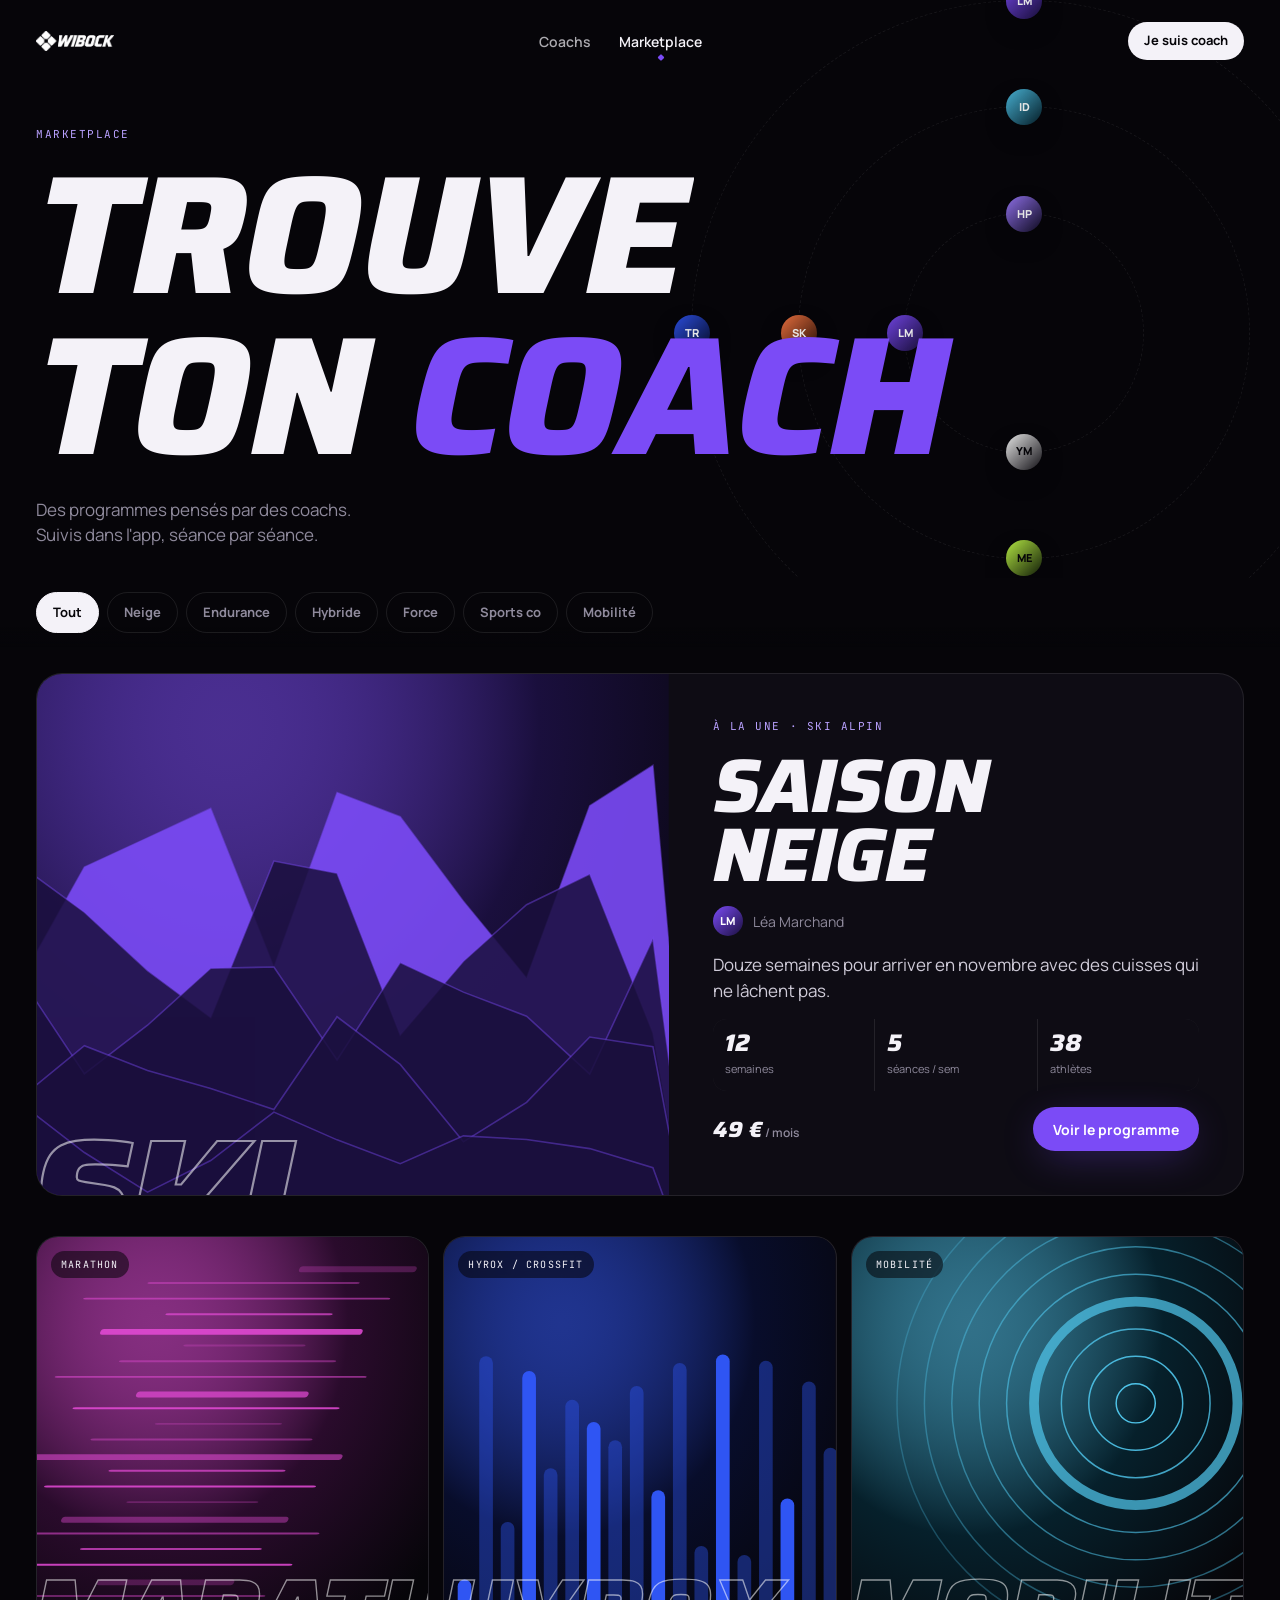
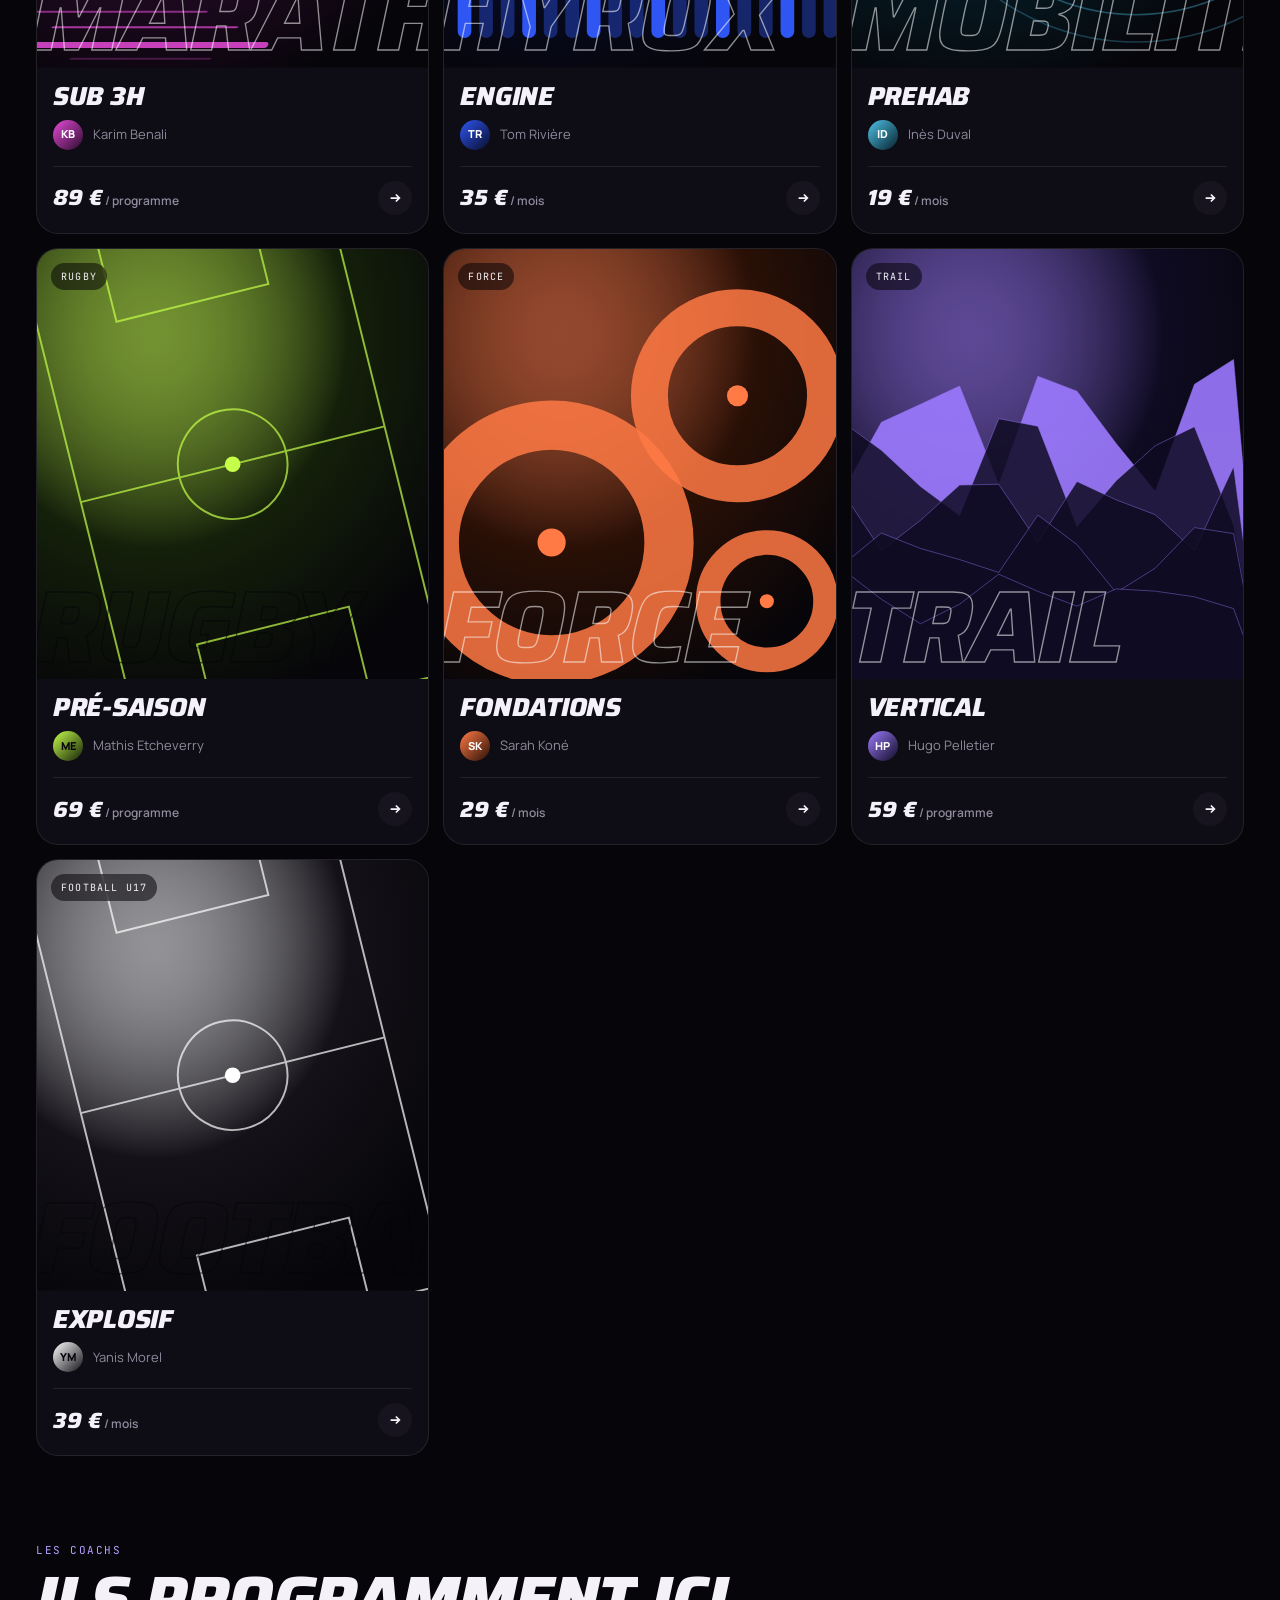
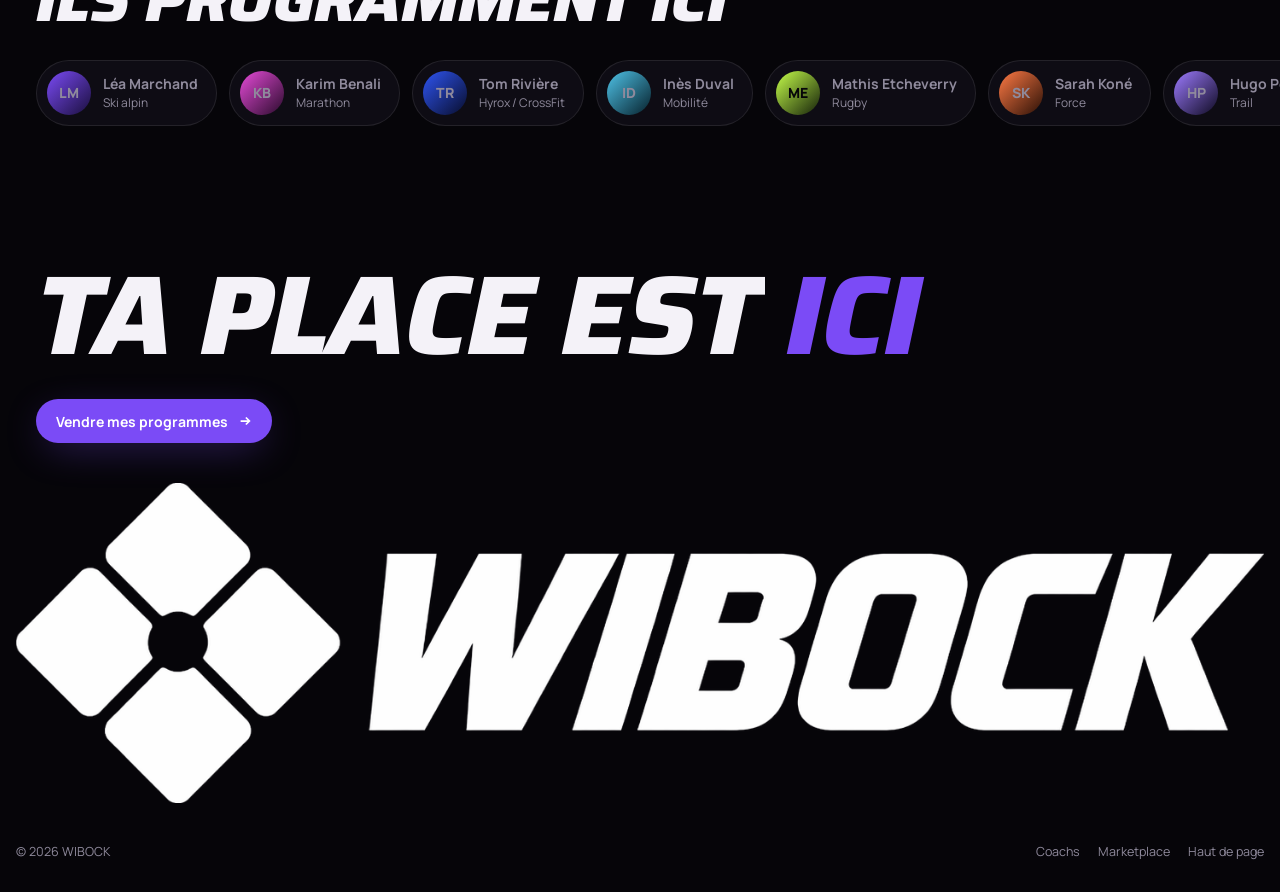
==== marketplace.html @ 29bbb37a "Vitrine WIBOCK, preview temporaire Co-Authored-By: Claude Opus 5.5 <noreply@anthropic.com>" ====
<!doctype html>
<html lang="fr">
<head>
<meta charset="utf-8">
<meta name="viewport" content="width=device-width, initial-scale=1, viewport-fit=cover">
<title>WIBOCK · Marketplace</title>
<meta name="description" content="Les programmes des coachs WIBOCK.">
<meta name="theme-color" content="#060509">
<script>try{if(sessionStorage.getItem("wbvt")){document.documentElement.classList.add("vt");sessionStorage.removeItem("wbvt")}}catch(e){}</script>
<link rel="preconnect" href="https://fonts.googleapis.com">
<link rel="preconnect" href="https://fonts.gstatic.com" crossorigin>
<link href="https://fonts.googleapis.com/css2?family=Saira:ital,wght@1,700;1,800&family=Manrope:wght@400;500;600;700;800&family=JetBrains+Mono:wght@400;500&display=swap" rel="stylesheet">
<link rel="stylesheet" href="css/style.css">
</head>
<body id="top">

<header class="nav">
  <a class="brand" href="index.html" aria-label="WIBOCK"><img src="assets/img/logo-white.png" alt="WIBOCK"></a>
  <nav class="nav-links"><a href="index.html">Coachs</a><a href="marketplace.html" aria-current="page">Marketplace</a></nav>
  <div class="nav-right">
    <a class="btn sm" href="index.html#rejoindre">Je suis coach</a>
    <button class="burger" aria-label="Menu" aria-expanded="false"><svg viewBox="0 0 18 18" fill="currentColor"><rect x="1" y="1" width="6" height="6" rx="1.5"/><rect x="11" y="1" width="6" height="6" rx="1.5"/><rect x="1" y="11" width="6" height="6" rx="1.5"/><rect x="11" y="11" width="6" height="6" rx="1.5"/></svg></button>
  </div>
</header>
<div class="menu">
  <a class="big d" href="index.html">Coachs<span>01</span></a>
  <a class="big d" href="marketplace.html">Marketplace<span>02</span></a>
  <a class="btn violet" href="index.html#rejoindre">Créer mon espace coach</a>
</div>

<section class="mk-hero">
  <div class="mk-orbit" id="orbit" aria-hidden="true"></div>
  <div class="wrap" style="position:relative">
    <span class="tag">Marketplace</span>
    <h1 class="d h-xl" data-split>Trouve<br>ton <span class="v">coach</span></h1>
    <p class="lede rv">Des programmes pensés par des coachs. Suivis dans l'app, séance par séance.</p>
  </div>
</section>

<div class="filters"><div class="scroll" id="filters"></div></div>

<main class="wrap">
  <a class="feature rv" id="feature"></a>
  <div class="grid" id="grid"></div>
</main>

<section class="coaches">
  <div class="wrap"><span class="tag">Les coachs</span><h2 class="d h-m" style="margin:10px 0 22px" data-split>Ils programment ici</h2></div>
  <div class="coach-row" id="coachRow"></div>
</section>

<section class="finale" style="padding-top:80px">
  <div class="wrap">
    <h2 class="d h-l" data-split>Ta place est <span class="v">ici</span></h2>
    <a class="btn violet" href="index.html#rejoindre">Vendre mes programmes <svg class="arr" viewBox="0 0 16 16" fill="none" stroke="currentColor" stroke-width="2"><path d="M3 8h10M9 4l4 4-4 4"/></svg></a>
  </div>
  <div class="wordmark rv"><img src="assets/img/logo-white.png" alt="WIBOCK" loading="lazy"></div>
  <footer class="footer">
    <span>© 2026 WIBOCK</span>
    <nav><a href="index.html">Coachs</a><a href="marketplace.html">Marketplace</a><a href="#top">Haut de page</a></nav>
  </footer>
</section>

<script src="js/data.js"></script>
<script>
(function () {
  var P = WB.programs;

  /* orbite des coachs */
  var o = "", rings = ["a", "b", "c"];
  rings.forEach(function (r, k) {
    var items = "";
    for (var j = 0; j < 3; j++) { var p = P[(k * 3 + j) % P.length]; items += "<i " + WB.avatar(p) + ">" + p.ini + "</i>"; }
    o += '<div class="o ' + r + '">' + items + "</div>";
  });
  document.getElementById("orbit").innerHTML = o;

  /* programme mis en avant */
  var f = P[0], fe = document.getElementById("feature");
  fe.href = "programme.html?id=" + f.id;
  fe.innerHTML = '<div class="cv">' + WB.cover(f, { k: "f" }) + '</div><div class="body">' +
    '<span class="tag">À la une · ' + f.sport + '</span><h2 class="d">' + f.title + '</h2>' +
    '<div class="who" style="display:flex;align-items:center;gap:10px;color:var(--mute);font-size:14px"><span class="av" ' + WB.avatar(f) + '>' + f.ini + '</span>' + f.coach + '</div>' +
    '<p style="margin:0;color:#cfcbd8;font-size:17px">' + f.pitch + '</p>' +
    '<div class="stats"><div><b>' + f.weeks + '</b><span>semaines</span></div><div><b>' + f.perWeek + '</b><span>séances / sem</span></div><div><b>' + f.athletes + '</b><span>athlètes</span></div></div>' +
    '<div style="display:flex;align-items:center;justify-content:space-between;gap:12px"><span class="price">' + f.price + ' €<small>/ ' + f.unit + '</small></span><span class="btn violet">Voir le programme</span></div></div>';

  /* grille + filtres */
  var grid = document.getElementById("grid");
  grid.innerHTML = P.slice(1).map(function (p, i) { return WB.card(p, "g" + i); }).join("");
  var fl = document.getElementById("filters");
  fl.innerHTML = WB.cats.map(function (c, i) { return '<button data-c="' + c[0] + '"' + (i ? "" : ' class="on"') + ">" + c[1] + "</button>"; }).join("");
  fl.addEventListener("click", function (e) {
    var b = e.target.closest("button"); if (!b) return;
    fl.querySelectorAll("button").forEach(function (x) { x.classList.toggle("on", x === b); });
    var c = b.getAttribute("data-c");
    fe.style.display = (c === "all" || c === f.cat) ? "" : "none";
    grid.querySelectorAll(".card").forEach(function (card) {
      var show = c === "all" || card.getAttribute("data-cat") === c;
      card.classList.toggle("hidden", !show);
      if (show) card.classList.add("in");
    });
  });

  /* coachs */
  document.getElementById("coachRow").innerHTML = P.map(function (p) {
    return '<a class="coach-pill" href="programme.html?id=' + p.id + '"><span class="av" ' + WB.avatar(p) + '>' + p.ini + '</span><span><b>' + p.coach + '</b><span>' + p.sport + '</span></span></a>';
  }).join("");
})();
</script>
<script src="js/core.js"></script>
</body>
</html>
---- css/style.css ----
/* WIBOCK vitrine. Mobile first. */
:root {
  --ink: #060509;
  --ink-2: #0e0c14;
  --ink-3: #17141f;
  --line: rgba(255, 255, 255, .09);
  --paper: #f4f2f8;
  --mute: #8f8a9c;
  --v: #7b4bf6;
  --v-deep: #5e22a6;
  --v-soft: #b9a1ff;
  --v-glow: rgba(123, 75, 246, .45);
  --pink: #e64bd8;
  --blue: #2f55f3;
  --teal: #4fc3e8;
  --display: "Saira", system-ui, sans-serif;
  --body: "Manrope", system-ui, sans-serif;
  --mono: "JetBrains Mono", ui-monospace, monospace;
  --g: 16px;
  --ease: cubic-bezier(.2, .7, .1, 1);
  color-scheme: dark;
}

*, *::before, *::after { box-sizing: border-box; }
html { -webkit-text-size-adjust: 100%; }
body {
  margin: 0;
  background: var(--ink);
  color: var(--paper);
  font-family: var(--body);
  font-size: 16px;
  line-height: 1.5;
  overflow-x: clip;
  -webkit-font-smoothing: antialiased;
}
img { display: block; max-width: 100%; }
a { color: inherit; text-decoration: none; }
button { font: inherit; color: inherit; background: none; border: 0; padding: 0; cursor: pointer; }
::selection { background: var(--v); color: #fff; }

.wrap { width: 100%; max-width: 1240px; margin: 0 auto; padding: 0 var(--g); }

/* type */
.d {
  font-family: var(--display);
  font-style: italic;
  font-weight: 800;
  letter-spacing: -.01em;
  line-height: .92;
  text-transform: uppercase;
}
.h-xl { font-size: clamp(52px, 15vw, 168px); }
.h-l { font-size: clamp(40px, 10.5vw, 112px); }
.h-m { font-size: clamp(30px, 7.4vw, 64px); }
.lede { font-size: 17px; color: var(--mute); max-width: 34ch; margin: 0; }
.tag {
  font-family: var(--mono);
  font-size: 11px;
  letter-spacing: .14em;
  text-transform: uppercase;
  color: var(--v-soft);
}
.v { color: var(--v); }
.out { -webkit-text-stroke: 1.5px var(--paper); color: transparent; }

/* split words */
.w { display: inline-block; overflow: hidden; vertical-align: top; padding-right: .06em; margin-right: -.06em; padding-bottom: .04em; }
.w > i { display: inline-block; font-style: inherit; transform: translateY(105%); transition: transform 1s var(--ease); transition-delay: calc(var(--i) * 55ms); }
.in .w > i { transform: none; }
.rv { opacity: 0; transform: translateY(28px); transition: opacity .9s var(--ease), transform .9s var(--ease); }
.rv.in { opacity: 1; transform: none; }

/* ---------- NAV ---------- */
.nav {
  position: fixed; inset: 0 0 auto 0; z-index: 50;
  display: flex; align-items: center; justify-content: space-between;
  padding: 14px var(--g);
  transition: transform .5s var(--ease), background .4s;
}
.nav.hide { transform: translateY(-110%); }
.nav.solid { background: linear-gradient(var(--ink) 30%, rgba(6, 5, 9, 0)); }
.brand { display: flex; align-items: center; gap: 10px; }
.brand svg { width: 26px; height: 26px; }
.brand img { height: 20px; width: auto; }
.nav-links { display: none; gap: 28px; font-size: 14px; font-weight: 600; }
.nav-links a { position: relative; opacity: .7; transition: opacity .3s; }
.nav-links a:hover, .nav-links a[aria-current] { opacity: 1; }
.nav-links a[aria-current]::after { content: ""; position: absolute; left: 50%; bottom: -8px; width: 5px; height: 5px; background: var(--v); transform: translateX(-50%) rotate(45deg); border-radius: 1px; }
.nav-right { display: flex; align-items: center; gap: 10px; }
.btn {
  display: inline-flex; align-items: center; gap: 10px;
  height: 44px; padding: 0 20px; border-radius: 999px;
  background: var(--paper); color: var(--ink);
  font-weight: 700; font-size: 14px;
  transition: background .3s, color .3s, transform .3s var(--ease);
}
.btn:hover { background: var(--v); color: #fff; }
.btn.violet { background: var(--v); color: #fff; box-shadow: 0 10px 40px -10px var(--v-glow); }
.btn.violet:hover { background: var(--paper); color: var(--ink); }
.btn.sm { height: 38px; padding: 0 16px; font-size: 13px; }
.btn .arr { width: 14px; height: 14px; transition: transform .3s var(--ease); }
.btn:hover .arr { transform: translateX(3px); }

.burger { width: 44px; height: 44px; border-radius: 50%; border: 1px solid var(--line); display: grid; place-items: center; }
.burger svg { width: 18px; height: 18px; transition: transform .6s var(--ease); }
.burger svg rect { transition: transform .5s var(--ease); transform-origin: 50% 50%; transform-box: fill-box; }
.menu-open .burger svg { transform: rotate(45deg); }
.menu-open .burger svg rect:nth-child(1) { transform: translate(5px, 5px); }
.menu-open .burger svg rect:nth-child(4) { transform: translate(-5px, -5px); }

.menu {
  position: fixed; inset: 0; z-index: 45;
  background: var(--ink);
  display: flex; flex-direction: column; justify-content: flex-end;
  padding: 100px var(--g) 40px;
  clip-path: inset(0 0 100% 0);
  transition: clip-path .7s var(--ease);
}
.menu-open .menu { clip-path: inset(0 0 0 0); }
.menu a.big { display: block; font-size: 15vw; padding: 6px 0; border-bottom: 1px solid var(--line); }
.menu a.big span { color: var(--mute); font-size: 12px; font-family: var(--mono); font-style: normal; vertical-align: top; margin-left: 6px; }
.menu .btn { margin-top: 32px; align-self: flex-start; }

@media (min-width: 900px) {
  .nav { padding: 22px 36px; }
  .nav-links { display: flex; }
  .burger, .menu { display: none; }
}

/* ---------- CURSOR (desktop) ---------- */
.cursor { display: none; }
@media (hover: hover) and (pointer: fine) {
  html.has-cursor, html.has-cursor a, html.has-cursor button, html.has-cursor input { cursor: none; }
  .cursor { display: block; position: fixed; left: 0; top: 0; z-index: 100; pointer-events: none; mix-blend-mode: difference; }
  .cursor span {
    position: absolute; left: -5px; top: -5px; width: 10px; height: 10px;
    background: #fff; border-radius: 2px;
    transform: rotate(45deg);
    transition: transform .45s var(--ease), width .45s var(--ease), height .45s var(--ease), left .45s var(--ease), top .45s var(--ease);
  }
  .cursor.hot span:nth-child(1) { transform: translate(0, -10px) rotate(45deg); }
  .cursor.hot span:nth-child(2) { transform: translate(10px, 0) rotate(45deg); }
  .cursor.hot span:nth-child(3) { transform: translate(0, 10px) rotate(45deg); }
  .cursor.hot span:nth-child(4) { transform: translate(-10px, 0) rotate(45deg); }
  .cursor.down span { width: 6px; height: 6px; left: -3px; top: -3px; }
}

/* ---------- PAGE TRANSITION ---------- */
.veil { position: fixed; inset: 0; z-index: 90; pointer-events: none; display: grid; grid-template-columns: repeat(6, 1fr); }
.veil i { background: var(--v); transform: scaleY(0); transform-origin: bottom; transition: transform .55s var(--ease); transition-delay: calc(var(--i) * 45ms); }
.veil.cover i { transform: scaleY(1); }
.veil.leave i { transform-origin: top; }
html.vt .veil i { transform: scaleY(1); transition: none; }

/* ---------- HERO STAGE (index) ---------- */
.stage { position: relative; height: 560vh; }
.stage-pin { position: sticky; top: 0; height: 100vh; height: 100svh; overflow: hidden; }
.stage canvas { position: absolute; inset: 0; width: 100%; height: 100%; display: block; }
.stage-fallback { position: absolute; inset: 0; display: none; place-items: center; }
.stage-fallback svg { width: 46vmin; }
.no-webgl .stage-fallback { display: grid; }
.stage-glow {
  position: absolute; left: 50%; top: 42%; width: 120vmax; height: 120vmax; translate: -50% -50%;
  background: radial-gradient(closest-side, rgba(123, 75, 246, .22), rgba(94, 34, 166, .07) 45%, transparent 70%);
  pointer-events: none;
}
.grain {
  position: absolute; inset: 0; pointer-events: none; opacity: .08; mix-blend-mode: overlay;
  background-image: url("data:image/svg+xml,%3Csvg xmlns='http://www.w3.org/2000/svg' width='160' height='160'%3E%3Cfilter id='n'%3E%3CfeTurbulence type='fractalNoise' baseFrequency='.9' numOctaves='2' stitchTiles='stitch'/%3E%3C/filter%3E%3Crect width='100%25' height='100%25' filter='url(%23n)'/%3E%3C/svg%3E");
}

.hero-copy {
  position: absolute; left: 0; right: 0; bottom: 0;
  padding: 0 var(--g) calc(28px + env(safe-area-inset-bottom));
  transition: opacity .5s, transform .6s var(--ease);
}
.hero-copy h1 { margin: 0 0 18px; font-size: clamp(54px, 16.5vw, 190px); }
.hero-copy .row { display: flex; align-items: flex-end; justify-content: space-between; gap: 16px; flex-wrap: wrap; }
.hero-copy .lede { font-size: 15px; max-width: 30ch; }
.hero-copy.gone { opacity: 0; transform: translateY(-30px); pointer-events: none; }
.hero-meta {
  position: absolute; top: 84px; left: var(--g); right: var(--g);
  display: flex; justify-content: space-between;
  font-family: var(--mono); font-size: 10.5px; letter-spacing: .12em; text-transform: uppercase; color: var(--mute);
  transition: opacity .5s;
}
.hero-meta.gone { opacity: 0; }

.levels { position: absolute; inset: 0; pointer-events: none; }
.level {
  position: absolute; left: var(--g); right: var(--g); bottom: calc(30px + env(safe-area-inset-bottom));
  opacity: 0; transform: translateY(24px);
  transition: opacity .55s var(--ease), transform .7s var(--ease);
}
.level.on { opacity: 1; transform: none; }
.level .num { display: flex; align-items: center; gap: 12px; margin-bottom: 10px; }
.level .num b { font-family: var(--mono); font-size: 12px; font-weight: 500; color: var(--paper); }
.level .num em { flex: 0 0 60px; height: 1px; background: var(--line); position: relative; overflow: hidden; }
.level .num em::after { content: ""; position: absolute; inset: 0; background: var(--v); transform: scaleX(var(--k, 0)); transform-origin: left; }
.level h2 { margin: 0 0 10px; font-size: clamp(48px, 13.4vw, 180px); }
.level p { margin: 0; font-size: 16px; color: var(--mute); max-width: 30ch; }
.level p strong { color: var(--paper); font-weight: 600; }

.ladder {
  position: absolute; top: 50%; right: var(--g); translate: 0 -50%;
  display: flex; flex-direction: column; gap: 10px; opacity: 0; transition: opacity .5s;
}
.ladder.on { opacity: 1; }
.ladder i { width: 7px; height: 7px; border: 1px solid rgba(255, 255, 255, .35); transform: rotate(45deg); border-radius: 1px; transition: background .4s, border-color .4s; }
.ladder i.on { background: var(--v); border-color: var(--v); }

@media (min-width: 900px) {
  .hero-copy { padding: 0 48px 48px; }
  .hero-copy h1 { font-size: min(9.6vw, 150px); }
  .hero-meta { left: 48px; right: 48px; top: 96px; }
  .level { left: 48px; right: auto; bottom: 56px; max-width: 760px; }
  .level p { font-size: 18px; }
  .ladder { right: 48px; }
}

/* ---------- FORMATS TICKER ---------- */
.formats { padding: 90px 0 70px; overflow: hidden; position: relative; }
.formats .head { display: flex; justify-content: space-between; align-items: end; gap: 16px; margin-bottom: 34px; }
.formats .head p { margin: 0; color: var(--mute); max-width: 22ch; font-size: 15px; }
.track { display: flex; white-space: nowrap; will-change: transform; }
.track span { font-size: clamp(64px, 19vw, 220px); padding-right: .35em; display: inline-flex; align-items: center; gap: .35em; }
.track span::after { content: ""; width: .22em; height: .22em; background: var(--v); transform: rotate(45deg); border-radius: .03em; flex: none; }
.track.b span { color: transparent; -webkit-text-stroke: 1.2px rgba(244, 242, 248, .55); }
.track.b span::after { background: transparent; border: 1.5px solid rgba(244, 242, 248, .4); }

/* ---------- PHONE 3D ---------- */
.athlete { position: relative; height: 380vh; }
.athlete-pin { position: sticky; top: 0; height: 100vh; height: 100svh; overflow: hidden; display: grid; grid-template-rows: auto 1fr; }
.athlete-copy { padding: 92px var(--g) 0; position: relative; z-index: 2; }
.athlete-copy h2 { margin: 10px 0 0; }
.athlete-copy .swap { display: grid; }
.athlete-copy .swap > * { grid-area: 1 / 1; transition: opacity .5s, transform .6s var(--ease); }
.athlete-copy .swap > .off { opacity: 0; transform: translateY(14px); }

.scene { position: relative; perspective: 1400px; display: grid; place-items: center; }
.rig { position: relative; width: min(58vw, 290px, 38svh); aspect-ratio: 640 / 1385; transform-style: preserve-3d; will-change: transform; }
.phone { position: absolute; inset: 0; transform-style: preserve-3d; }
.phone .slab { position: absolute; inset: 0; border-radius: 15% / 7%; background: #1d1a24; border: 1px solid #2c2834; }
.phone .face { position: absolute; inset: 0; border-radius: 15% / 7%; overflow: hidden; background: #000; transform: translateZ(9px); box-shadow: inset 0 0 0 1.5px #3a3542; }
.phone .face img { position: absolute; inset: 3.2%; width: 93.6%; height: 93.6%; border-radius: 11% / 5%; object-fit: cover; transition: opacity .6s; }
.phone .face img.off { opacity: 0; }
.phone .face::after { content: ""; position: absolute; inset: 0; background: linear-gradient(115deg, rgba(255, 255, 255, .14), transparent 32%, transparent 70%, rgba(255, 255, 255, .05)); pointer-events: none; }
.phone .island { position: absolute; top: 4.6%; left: 50%; width: 27%; height: 3.4%; translate: -50% 0; background: #000; border-radius: 99px; z-index: 2; }
.phone .back { position: absolute; inset: 0; border-radius: 15% / 7%; background: radial-gradient(120% 80% at 30% 20%, #6c3ad9, #3a1a78 55%, #150b2c); transform: translateZ(-9px) rotateY(180deg); display: grid; place-items: center; }
.phone .back svg { width: 28%; opacity: .9; }
.phone .back .cam { position: absolute; top: 4%; left: 6%; width: 36%; aspect-ratio: 1; border-radius: 28%; background: rgba(0, 0, 0, .35); box-shadow: inset 0 0 0 1px rgba(255, 255, 255, .12); }
.chip3d {
  position: absolute; white-space: nowrap;
  display: flex; align-items: center; gap: 8px;
  padding: 9px 14px; border-radius: 14px;
  background: rgba(22, 19, 30, .82); border: 1px solid rgba(255, 255, 255, .1);
  -webkit-backdrop-filter: blur(10px); backdrop-filter: blur(10px);
  font-size: 12.5px; font-weight: 700;
  box-shadow: 0 20px 40px -12px rgba(0, 0, 0, .6);
  transition: opacity .5s;
}
.chip3d small { font-family: var(--mono); font-size: 9.5px; letter-spacing: .12em; color: var(--v-soft); font-weight: 500; }
.chip3d .dot { width: 18px; height: 18px; border-radius: 50%; background: var(--v); display: grid; place-items: center; }
.chip3d .dot svg { width: 10px; }
.chip3d.k1 { top: 16%; left: -20%; transform: translateZ(90px); }
.chip3d.k2 { top: 46%; right: -18%; transform: translateZ(130px); }
.chip3d.k3 { bottom: 12%; left: -16%; transform: translateZ(60px); }
.chip3d.k4 { top: 3%; right: -14%; transform: translateZ(40px); }
@media (min-width: 900px) {
  .chip3d.k1 { left: -42%; } .chip3d.k2 { right: -44%; } .chip3d.k3 { left: -34%; } .chip3d.k4 { right: -30%; }
}
.chip3d.big { padding: 12px 16px; font-size: 22px; font-family: var(--display); font-style: italic; font-weight: 800; }
.shadow-floor { position: absolute; bottom: 4%; left: 50%; width: 60%; height: 40px; translate: -50% 0; background: radial-gradient(closest-side, rgba(123, 75, 246, .45), transparent); filter: blur(10px); }

@media (min-width: 900px) {
  .athlete-pin { grid-template-rows: none; grid-template-columns: 1fr 1fr; align-items: center; }
  .athlete-copy { padding: 0 0 0 48px; }
  .scene { height: 100%; }
  .rig { width: min(300px, 46svh); }
  .chip3d { font-size: 14px; }
}

/* ---------- WEBAPP ---------- */
.coach { padding: 110px 0 40px; }
.coach .intro { display: grid; gap: 22px; margin-bottom: 46px; }
.browser-wrap { perspective: 1600px; padding: 0 var(--g); overflow: hidden; }
.browser {
  max-width: 1120px; margin: 0 auto; border-radius: 12px; overflow: hidden;
  background: #e9e7ee; transform-origin: 50% 0;
  box-shadow: 0 60px 120px -40px rgba(123, 75, 246, .55), 0 0 0 1px rgba(255, 255, 255, .08);
  will-change: transform;
}
.browser .screen { position: relative; overflow: hidden; aspect-ratio: 4 / 3.1; background: #f4f3f7; }
.browser .screen img { position: absolute; top: 0; left: 0; height: 100%; width: auto; max-width: none; will-change: transform; }
@media (min-width: 700px) {
  .browser .screen { aspect-ratio: auto; }
  .browser .screen img { position: static; width: 100%; height: auto; }
}
.browser .bar { display: flex; align-items: center; gap: 6px; padding: 8px 10px; background: #dcd9e2; }
.browser .bar i { width: 8px; height: 8px; border-radius: 50%; background: #c4c0cc; }
.browser .bar span { flex: 1; text-align: center; font-size: 10px; color: #6a6575; font-weight: 600; }
.browser .bar span::before { content: "app.wibock.com"; display: inline-block; padding: 3px 26px; border-radius: 6px; background: #eeecf2; }
.chips { display: flex; flex-wrap: wrap; gap: 8px; padding: 30px var(--g) 0; max-width: 1120px; margin: 0 auto; }
.chips span { padding: 8px 14px; border-radius: 999px; border: 1px solid var(--line); font-size: 13px; font-weight: 600; color: var(--mute); }
.chips span b { color: var(--paper); font-weight: 700; margin-right: 4px; }

/* library columns */
.library { position: relative; padding: 70px 0 20px; }
.lib-grid { display: grid; grid-template-columns: 1fr; gap: 26px; align-items: center; }
.lib-num { font-size: clamp(96px, 30vw, 300px); line-height: .8; }
.lib-num sup { font-size: .32em; vertical-align: top; color: var(--v); margin-left: .05em; }
.lib-cols { display: grid; grid-template-columns: repeat(3, 1fr); gap: 10px; height: 340px; overflow: hidden; -webkit-mask-image: linear-gradient(transparent, #000 20%, #000 80%, transparent); mask-image: linear-gradient(transparent, #000 20%, #000 80%, transparent); }
.lib-col { display: flex; flex-direction: column; gap: 10px; animation: up 34s linear infinite; }
.lib-col:nth-child(2) { animation-duration: 44s; animation-direction: reverse; }
.lib-col:nth-child(3) { animation-duration: 38s; }
.lib-col span { display: block; padding: 12px 12px; border-radius: 12px; background: var(--ink-2); border: 1px solid var(--line); font-size: 12px; font-weight: 600; line-height: 1.25; }
.lib-col span small { display: block; font-family: var(--mono); font-size: 9px; color: var(--mute); letter-spacing: .08em; text-transform: uppercase; margin-top: 4px; font-weight: 400; }
.lib-col span.hl { background: var(--v); border-color: var(--v); }
.lib-col span.hl small { color: rgba(255, 255, 255, .7); }
@keyframes up { to { transform: translateY(-50%); } }
@media (min-width: 900px) {
  .lib-grid { grid-template-columns: 1.1fr 1fr; gap: 60px; }
  .lib-cols { height: 520px; }
  .lib-col span { font-size: 14px; padding: 16px; }
}

/* ---------- MONEY ---------- */
.money { padding: 120px 0 110px; position: relative; }
.money-grid { display: grid; gap: 50px; align-items: center; }
.ring { position: relative; width: min(100%, 440px); aspect-ratio: 1; margin: 0 auto; }
.ring svg { width: 100%; height: 100%; transform: rotate(-90deg); overflow: visible; }
.ring .c-base { stroke: var(--ink-3); }
.ring .c-coach { stroke: var(--paper); transition: stroke-dashoffset 1.8s var(--ease); }
.ring .c-us { stroke: var(--v); transition: stroke-dashoffset 1.8s var(--ease) .5s; filter: drop-shadow(0 0 12px var(--v)); }
.ring .mid { position: absolute; inset: 0; display: grid; place-content: center; text-align: center; }
.ring .mid b { font-size: clamp(90px, 28vw, 170px); line-height: .8; }
.ring .mid b sup { font-size: .36em; vertical-align: top; }
.ring .mid span { margin-top: 12px; }
.ring .lab { position: absolute; font-family: var(--mono); font-size: 10.5px; letter-spacing: .1em; text-transform: uppercase; }
.ring .lab.a { right: 2%; top: 4%; color: var(--v-soft); }
.ring .lab.b { left: 0; bottom: 6%; color: var(--mute); }
.money h2 { margin: 12px 0 18px; }
.calc { margin-top: 34px; padding: 22px; border-radius: 22px; background: var(--ink-2); border: 1px solid var(--line); }
.calc .r { display: flex; justify-content: space-between; align-items: baseline; gap: 12px; }
.calc .r + .r { margin-top: 14px; }
.calc label { font-size: 14px; color: var(--mute); }
.calc output { font-family: var(--display); font-style: italic; font-weight: 800; font-size: 30px; }
.calc output.v { color: var(--v-soft); font-size: 22px; }
.calc input[type="range"] { width: 100%; margin: 18px 0 20px; -webkit-appearance: none; appearance: none; height: 4px; border-radius: 4px; background: linear-gradient(to right, var(--v) var(--p, 20%), var(--ink-3) var(--p, 20%)); outline: none; }
.calc input[type="range"]::-webkit-slider-thumb { -webkit-appearance: none; width: 26px; height: 26px; background: var(--paper); border-radius: 6px; transform: rotate(45deg); border: 0; box-shadow: 0 0 0 6px rgba(123, 75, 246, .25); }
.calc input[type="range"]::-moz-range-thumb { width: 24px; height: 24px; background: var(--paper); border-radius: 6px; border: 0; transform: rotate(45deg); }
.calc .note { margin-top: 16px; font-size: 12px; color: var(--mute); }
@media (min-width: 900px) { .money-grid { grid-template-columns: 1fr 1fr; gap: 80px; } }

/* ---------- PROGRAM CARDS ---------- */
.shelf { padding: 90px 0 40px; }
.shelf .head { display: flex; justify-content: space-between; align-items: end; gap: 16px; margin-bottom: 28px; }
.rail { display: flex; gap: 14px; overflow-x: auto; scroll-snap-type: x mandatory; padding: 0 var(--g) 20px; scrollbar-width: none; }
.rail::-webkit-scrollbar { display: none; }
.rail > * { scroll-snap-align: start; flex: 0 0 78%; max-width: 340px; }
@media (min-width: 1240px) { .rail { padding-left: calc((100vw - 1240px) / 2 + var(--g)); } }

.card { position: relative; display: block; border-radius: 22px; overflow: hidden; background: var(--ink-2); border: 1px solid var(--line); transition: transform .6s var(--ease), border-color .4s; }
.card:hover { transform: translateY(-6px); border-color: rgba(123, 75, 246, .5); }
.card .cv { position: relative; aspect-ratio: 4 / 4.4; overflow: hidden; }
.card .cv svg { position: absolute; inset: 0; width: 100%; height: 100%; transition: transform 1.2s var(--ease); }
.card:hover .cv svg { transform: scale(1.06); }
.card .badge { position: absolute; top: 14px; left: 14px; padding: 6px 10px; border-radius: 999px; background: rgba(6, 5, 9, .55); -webkit-backdrop-filter: blur(8px); backdrop-filter: blur(8px); font-family: var(--mono); font-size: 10px; letter-spacing: .12em; text-transform: uppercase; }
.card .body { padding: 16px 16px 18px; }
.card h3 { margin: 0 0 12px; font-size: 26px; }
.card .who { display: flex; align-items: center; gap: 10px; font-size: 13px; color: var(--mute); }
.av { width: 30px; height: 30px; border-radius: 50%; display: grid; place-items: center; font-size: 11px; font-weight: 800; color: #fff; flex: none; }
.card .foot { display: flex; justify-content: space-between; align-items: center; margin-top: 16px; padding-top: 14px; border-top: 1px solid var(--line); }
.price { font-family: var(--display); font-style: italic; font-weight: 800; font-size: 22px; }
.price small { font-family: var(--body); font-style: normal; font-weight: 600; font-size: 12px; color: var(--mute); margin-left: 3px; }
.card .go { width: 34px; height: 34px; border-radius: 50%; display: grid; place-items: center; background: var(--ink-3); transition: background .3s, transform .4s var(--ease); }
.card:hover .go { background: var(--v); transform: rotate(-45deg); }
.card .go svg { width: 14px; }

/* ---------- FINALE ---------- */
.finale { position: relative; padding: 120px 0 0; overflow: hidden; }
.finale .wrap { position: relative; z-index: 1; }
.finale h2 { margin: 0 0 28px; }
.tiles { display: grid; grid-template-columns: 1fr 1fr; gap: 10px; margin: 56px auto 0; max-width: 520px; transform: rotate(45deg) scale(.72); }
.tiles > div { aspect-ratio: 1; border-radius: 18%; background: var(--ink-3); border: 1px solid var(--line); display: grid; place-items: center; transition: background .5s var(--ease), transform .6s var(--ease); }
.tiles > div span { transform: rotate(-45deg); font-family: var(--display); font-style: italic; font-weight: 800; text-transform: uppercase; font-size: clamp(14px, 3.6vw, 22px); text-align: center; line-height: 1; }
.tiles > div span small { display: block; font-family: var(--mono); font-style: normal; font-weight: 400; font-size: 10px; color: var(--mute); margin-top: 6px; letter-spacing: .1em; }
.tiles > div:hover { background: var(--v); }
.tiles > div:nth-child(1):hover { transform: translate(-6px, -6px); }
.tiles > div:nth-child(2):hover { transform: translate(6px, -6px); }
.tiles > div:nth-child(3):hover { transform: translate(-6px, 6px); }
.tiles > div:nth-child(4):hover { transform: translate(6px, 6px); }
.tiles > div:hover span small { color: rgba(255, 255, 255, .75); }
.wordmark { margin-top: 40px; padding: 0 var(--g); opacity: .95; }
.wordmark img { width: 100%; max-width: 1400px; margin: 0 auto; }

.footer { padding: 40px var(--g) calc(30px + env(safe-area-inset-bottom)); display: flex; flex-wrap: wrap; gap: 14px 24px; justify-content: space-between; font-size: 12.5px; color: var(--mute); }
.footer nav { display: flex; gap: 18px; }
.footer a:hover { color: var(--paper); }

/* ---------- MARKETPLACE ---------- */
.mk-hero { position: relative; padding: 120px 0 30px; overflow: hidden; }
.mk-hero h1 { margin: 14px 0 16px; }
.mk-orbit { position: absolute; right: -30vw; top: 40px; width: 90vw; max-width: 760px; aspect-ratio: 1; pointer-events: none; opacity: .9; }
.mk-orbit { top: 70px; right: -52vw; opacity: .5; }
@media (min-width: 900px) { .mk-orbit { right: -6vw; top: 0; width: 52vw; opacity: .9; } }
.mk-orbit .o { position: absolute; inset: 0; border-radius: 50%; border: 1px dashed rgba(255, 255, 255, .08); animation: spin 60s linear infinite; }
.mk-orbit .o.b { inset: 16%; animation-duration: 40s; animation-direction: reverse; }
.mk-orbit .o.c { inset: 32%; animation-duration: 28s; }
.mk-orbit .o i { position: absolute; top: -18px; left: 50%; width: 36px; height: 36px; margin-left: -18px; border-radius: 50%; display: grid; place-items: center; font-size: 11px; font-weight: 800; font-style: normal; color: #fff; box-shadow: 0 10px 30px -6px rgba(0, 0, 0, .6); }
.mk-orbit .o i:nth-child(2) { top: auto; bottom: -18px; }
.mk-orbit .o i:nth-child(3) { top: 50%; left: -18px; margin: -18px 0 0; }
@keyframes spin { to { transform: rotate(360deg); } }
.mk-orbit .o i { animation: spin 60s linear infinite reverse; }
.mk-orbit .o.b i { animation-duration: 40s; animation-direction: normal; }
.mk-orbit .o.c i { animation-duration: 28s; }

.filters { position: sticky; top: 64px; z-index: 20; padding: 14px 0; background: linear-gradient(var(--ink) 70%, transparent); }
.filters .scroll { display: flex; gap: 8px; overflow-x: auto; scrollbar-width: none; padding: 0 var(--g); }
.filters .scroll::-webkit-scrollbar { display: none; }
.filters button { flex: none; padding: 10px 16px; border-radius: 999px; border: 1px solid var(--line); font-size: 13px; font-weight: 700; color: var(--mute); transition: all .3s; }
.filters button.on { background: var(--paper); color: var(--ink); border-color: var(--paper); }
@media (min-width: 1240px) { .filters .scroll { padding-left: calc((100vw - 1240px) / 2 + var(--g)); } }

.feature { margin: 26px 0 40px; display: grid; border-radius: 26px; overflow: hidden; background: var(--ink-2); border: 1px solid var(--line); }
.feature .cv { position: relative; aspect-ratio: 1 / .9; }
.feature .cv svg { position: absolute; inset: 0; width: 100%; height: 100%; }
.feature .body { padding: 22px; display: flex; flex-direction: column; gap: 16px; justify-content: center; }
.feature h2 { margin: 0; font-size: clamp(40px, 10vw, 76px); }
.stats { display: grid; grid-template-columns: repeat(3, 1fr); gap: 1px; background: var(--line); border-radius: 14px; overflow: hidden; }
.stats div { background: var(--ink-2); padding: 12px; }
.stats b { display: block; font-family: var(--display); font-style: italic; font-weight: 800; font-size: 24px; line-height: 1; }
.stats span { font-size: 11px; color: var(--mute); }
@media (min-width: 900px) { .feature { grid-template-columns: 1.1fr 1fr; } .feature .cv { aspect-ratio: auto; min-height: 520px; } .feature .body { padding: 44px; } }

.grid { display: grid; grid-template-columns: 1fr; gap: 14px; }
@media (min-width: 640px) { .grid { grid-template-columns: 1fr 1fr; } }
@media (min-width: 1000px) { .grid { grid-template-columns: repeat(3, 1fr); } }
.grid .card { transition: transform .6s var(--ease), border-color .4s, opacity .4s; }
.grid .card.hidden { display: none; }

.coaches { padding: 80px 0 40px; }
.coach-row { display: flex; gap: 12px; overflow-x: auto; scrollbar-width: none; padding: 6px var(--g) 18px; }
.coach-row::-webkit-scrollbar { display: none; }
@media (min-width: 1240px) { .coach-row { padding-left: calc((100vw - 1240px) / 2 + var(--g)); } }
.coach-pill { flex: none; display: flex; align-items: center; gap: 12px; padding: 10px 18px 10px 10px; border-radius: 999px; background: var(--ink-2); border: 1px solid var(--line); }
.coach-pill .av { width: 44px; height: 44px; font-size: 14px; }
.coach-pill b { display: block; font-size: 14px; }
.coach-pill span { font-size: 12px; color: var(--mute); }

/* ---------- PROGRAMME PAGE ---------- */
.p-hero { position: relative; min-height: 88svh; display: flex; align-items: flex-end; overflow: hidden; }
.p-hero .cv { position: absolute; inset: 0; }
.p-hero .cv svg { width: 100%; height: 100%; }
.p-hero::after { content: ""; position: absolute; inset: 0; background: linear-gradient(transparent 30%, var(--ink) 96%); }
.p-hero .wrap { position: relative; z-index: 1; padding-bottom: 30px; }
.p-hero h1 { margin: 14px 0 18px; font-size: clamp(56px, 15vw, 170px); }
.p-hero .who { display: flex; align-items: center; gap: 12px; }
.p-hero .who .av { width: 42px; height: 42px; }
.p-hero .who b { display: block; font-size: 15px; }
.p-hero .who span { font-size: 13px; color: var(--mute); }

.p-stats { display: grid; grid-template-columns: 1fr 1fr; gap: 1px; background: var(--line); border-radius: 18px; overflow: hidden; margin: 26px 0 0; }
.p-stats div { background: var(--ink-2); padding: 16px; }
.p-stats b { display: block; font-family: var(--display); font-style: italic; font-weight: 800; font-size: 34px; line-height: 1; }
.p-stats span { font-size: 12px; color: var(--mute); }
@media (min-width: 900px) { .p-stats { grid-template-columns: repeat(4, 1fr); } }

.p-sec { padding: 80px 0 0; }
.p-sec h2 { margin: 10px 0 26px; }

.cycles { display: grid; gap: 10px; }
.cycle { border-radius: 18px; background: var(--ink-2); border: 1px solid var(--line); padding: 16px; }
.cycle .t { display: flex; justify-content: space-between; align-items: baseline; gap: 10px; margin-bottom: 12px; }
.cycle .t b { font-size: 16px; }
.cycle .t span { font-family: var(--mono); font-size: 11px; color: var(--mute); }
.weeks { display: flex; gap: 4px; }
.weeks i { flex: 1; height: 26px; border-radius: 6px; background: var(--ink-3); position: relative; overflow: hidden; }
.weeks i::after { content: ""; position: absolute; inset: 0; background: var(--c, var(--v)); transform: scaleY(0); transform-origin: bottom; transition: transform .8s var(--ease); transition-delay: calc(var(--i) * 60ms); opacity: var(--o, 1); }
.in .weeks i::after { transform: scaleY(1); }

.week-days { display: flex; justify-content: space-between; gap: 4px; padding: 18px 14px; border-radius: 24px 24px 0 0; background: linear-gradient(160deg, #8a52ff, #6a33e8); }
.week-days button { flex: 1; display: grid; justify-items: center; gap: 8px; font-size: 12px; font-weight: 600; color: rgba(255, 255, 255, .85); }
.week-days button b { width: 38px; height: 38px; border-radius: 50%; display: grid; place-items: center; font-size: 16px; font-weight: 800; transition: background .3s, color .3s; }
.week-days button.on b { background: #fff; color: var(--v); }
.week-days button.rest { opacity: .45; }
.day-panel { background: #000; border-radius: 0 0 24px 24px; padding: 22px 14px 18px; border: 1px solid var(--line); border-top: 0; }
.day-panel h3 { display: flex; align-items: center; gap: 10px; margin: 0 0 22px; font-size: 22px; font-weight: 800; }
.day-panel h3::before { content: ""; width: 10px; height: 10px; border-radius: 50%; background: var(--pink); }
.blk { position: relative; display: grid; grid-template-columns: 54px 1fr; gap: 10px; align-items: center; margin-top: 26px; animation: blkIn .6s var(--ease) both; animation-delay: calc(var(--i) * 80ms); }
@keyframes blkIn { from { opacity: 0; transform: translateY(12px); } }
.blk .ic { width: 54px; height: 54px; border-radius: 50%; background: #2a1638; display: grid; place-items: center; box-shadow: 0 0 0 6px #111; }
.blk .ic.done { background: var(--v); }
.blk .ic svg { width: 20px; }
.blk .bx { position: relative; background: #121117; border-radius: 22px; padding: 18px 16px 16px; }
.blk .pill { position: absolute; top: -13px; left: 10px; padding: 4px 12px; border-radius: 999px; background: #2a2340; color: var(--v-soft); font-size: 10.5px; font-weight: 800; letter-spacing: .16em; }
.blk .bx b { display: block; font-size: 17px; }
.blk .bx span { font-size: 13px; color: var(--mute); }
.day-grid { display: grid; gap: 40px; }
@media (min-width: 900px) { .day-grid { grid-template-columns: 1.2fr 1fr; align-items: center; } }
.mini-phone { width: min(70vw, 300px); margin: 0 auto; border-radius: 44px; padding: 10px; background: #1d1a24; box-shadow: 0 40px 80px -30px var(--v-glow), inset 0 0 0 1px #33303b; transform: rotate(-4deg); }
.mini-phone img { border-radius: 34px; }

.bio { display: grid; gap: 22px; }
.bio p { margin: 0; font-size: 18px; color: #cfcbd8; max-width: 52ch; }
.bio .q { font-family: var(--display); font-style: italic; font-weight: 700; font-size: clamp(28px, 7vw, 46px); line-height: 1.05; text-transform: none; }

.buybar {
  position: fixed; left: 10px; right: 10px; bottom: calc(10px + env(safe-area-inset-bottom)); z-index: 40;
  display: flex; align-items: center; justify-content: space-between; gap: 12px;
  padding: 10px 10px 10px 20px; border-radius: 999px;
  background: rgba(20, 17, 27, .82); border: 1px solid rgba(255, 255, 255, .1);
  -webkit-backdrop-filter: blur(16px); backdrop-filter: blur(16px);
  transform: translateY(140%); transition: transform .6s var(--ease);
}
.buybar.on { transform: none; }
.buybar .price { font-size: 24px; }
@media (min-width: 900px) { .buybar { left: auto; right: 30px; bottom: 30px; width: 420px; } }

/* back link */
.crumb { display: inline-flex; align-items: center; gap: 8px; font-size: 13px; color: var(--mute); }
.crumb:hover { color: var(--paper); }

@media (prefers-reduced-motion: reduce) {
  *, *::before, *::after { animation-duration: .01ms !important; animation-iteration-count: 1 !important; transition-duration: .01ms !important; }
}
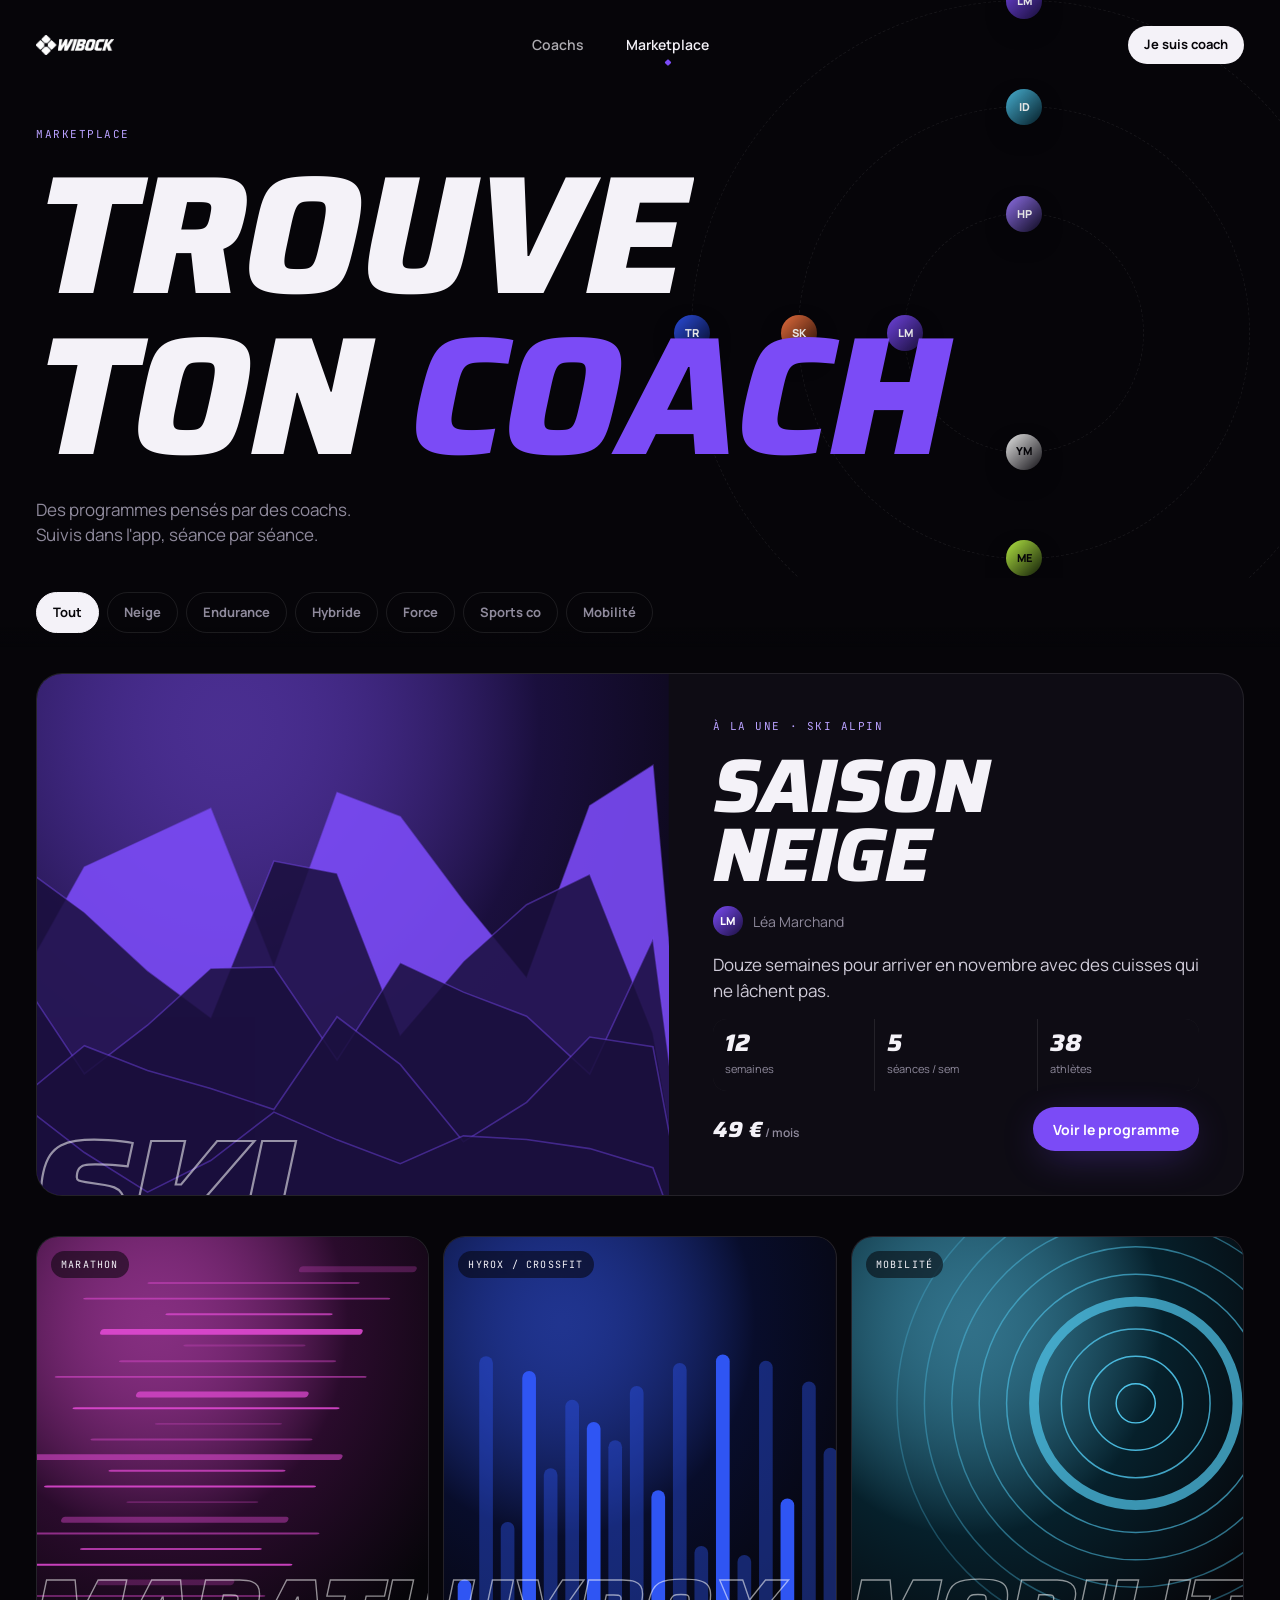
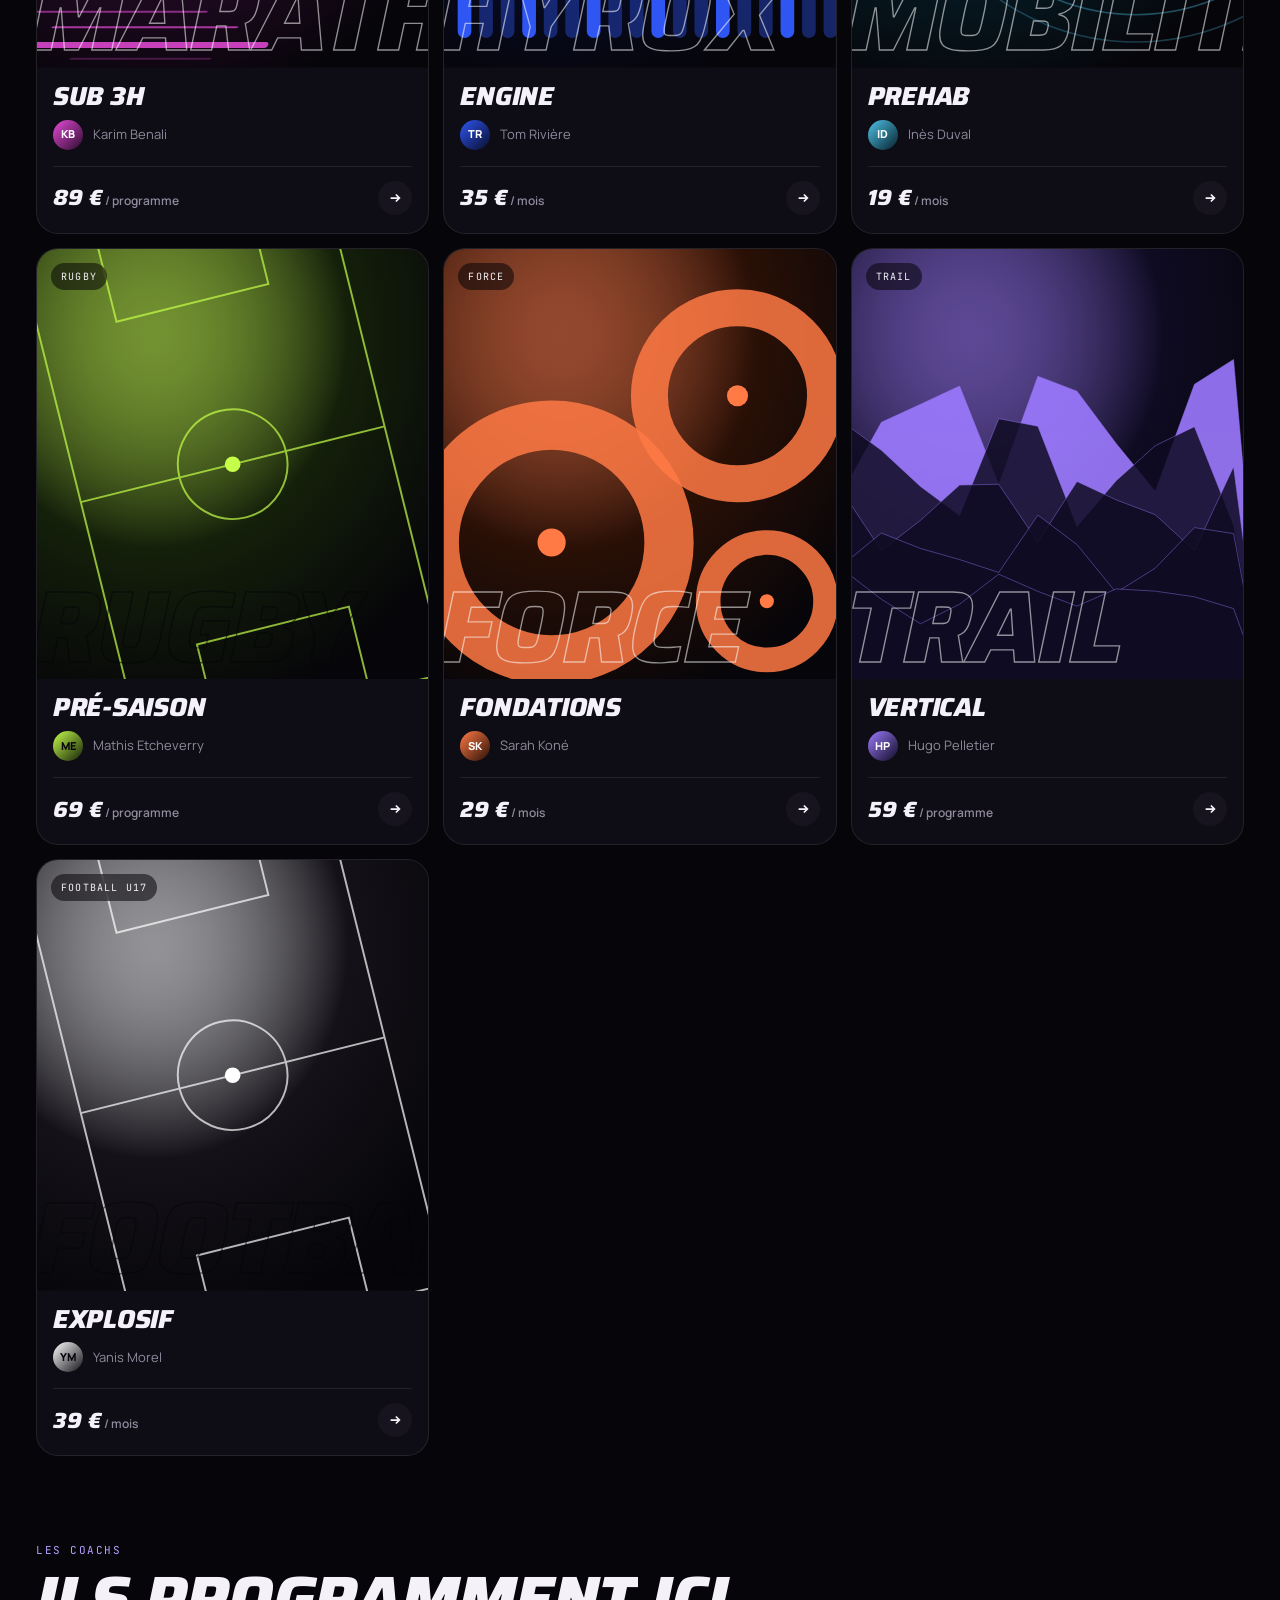
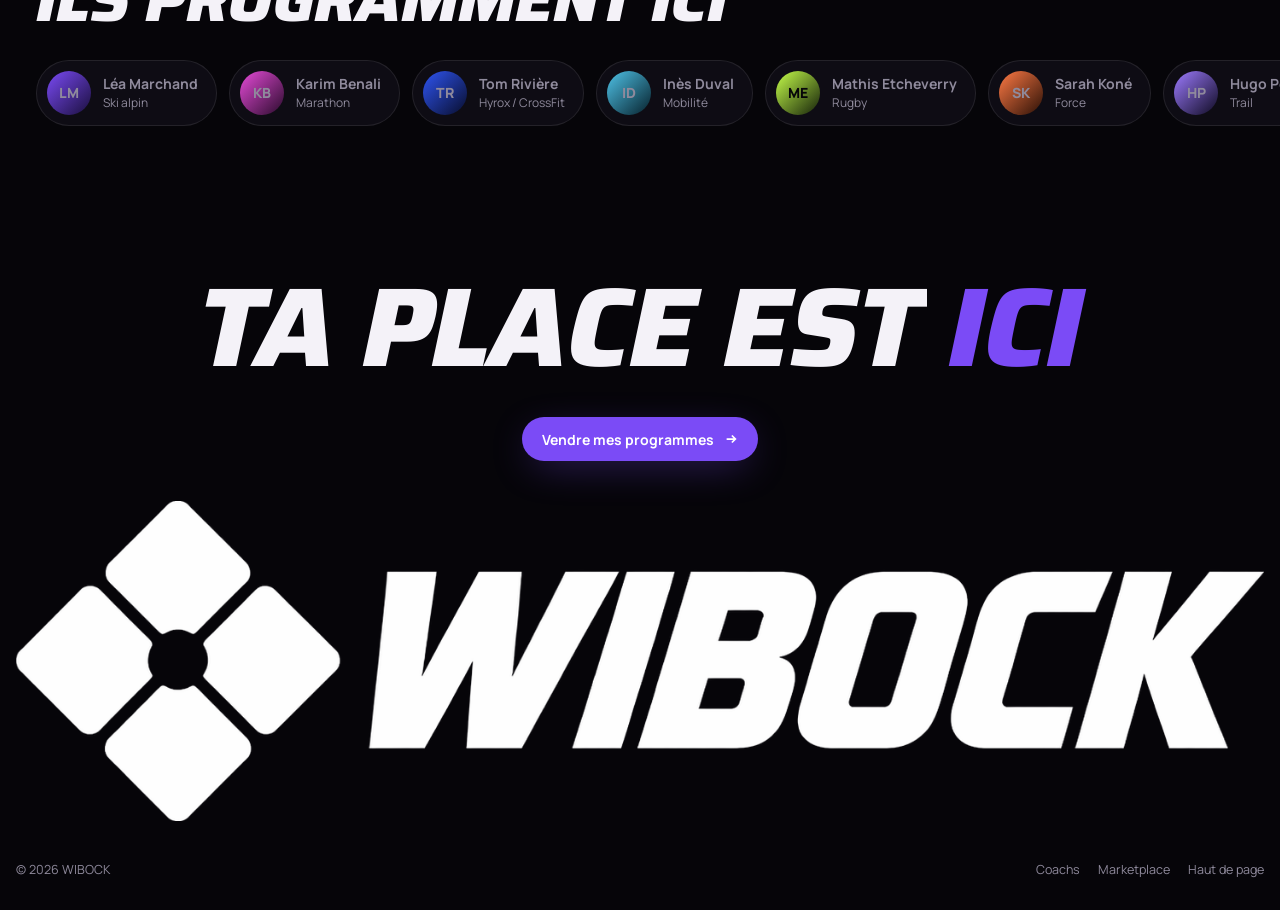
==== commit 7f49612e: "V2 : nouveau H1, étapes Programmer/Vendre/Fidéliser/Encaisser, nav, CTA, textes Co-Authored-By: Clau" ====
--- a/marketplace.html
+++ b/marketplace.html
@@ -25,6 +25,7 @@
 <div class="menu">
   <a class="big d" href="index.html">Coachs<span>01</span></a>
   <a class="big d" href="marketplace.html">Marketplace<span>02</span></a>
+  <a class="btn ghost" href="marketplace.html">Trouver mon programme</a>
   <a class="btn violet" href="index.html#rejoindre">Créer mon espace coach</a>
 </div>
 
--- a/css/style.css
+++ b/css/style.css
@@ -82,10 +82,11 @@
 .brand { display: flex; align-items: center; gap: 10px; }
 .brand svg { width: 26px; height: 26px; }
 .brand img { height: 20px; width: auto; }
-.nav-links { display: none; gap: 28px; font-size: 14px; font-weight: 600; }
-.nav-links a { position: relative; opacity: .7; transition: opacity .3s; }
+.nav-links { display: none; gap: 6px; font-size: 14px; font-weight: 600; }
+.nav-links a { position: relative; opacity: .7; padding: 12px 18px; border-radius: 999px; transition: opacity .3s, background .3s; }
+.nav-links a:hover { background: rgba(255, 255, 255, .06); }
 .nav-links a:hover, .nav-links a[aria-current] { opacity: 1; }
-.nav-links a[aria-current]::after { content: ""; position: absolute; left: 50%; bottom: -8px; width: 5px; height: 5px; background: var(--v); transform: translateX(-50%) rotate(45deg); border-radius: 1px; }
+.nav-links a[aria-current]::after { content: ""; position: absolute; left: 50%; bottom: 2px; width: 5px; height: 5px; background: var(--v); transform: translateX(-50%) rotate(45deg); border-radius: 1px; }
 .nav-right { display: flex; align-items: center; gap: 10px; }
 .btn {
   display: inline-flex; align-items: center; gap: 10px;
@@ -97,7 +98,7 @@
 .btn:hover { background: var(--v); color: #fff; }
 .btn.violet { background: var(--v); color: #fff; box-shadow: 0 10px 40px -10px var(--v-glow); }
 .btn.violet:hover { background: var(--paper); color: var(--ink); }
-.btn.sm { height: 38px; padding: 0 16px; font-size: 13px; }
+.btn.sm { height: 38px; padding: 0 16px; font-size: 13px; white-space: nowrap; flex: none; }
 .btn .arr { width: 14px; height: 14px; transition: transform .3s var(--ease); }
 .btn:hover .arr { transform: translateX(3px); }
 
@@ -111,15 +112,16 @@
 .menu {
   position: fixed; inset: 0; z-index: 45;
   background: var(--ink);
-  display: flex; flex-direction: column; justify-content: flex-end;
-  padding: 100px var(--g) 40px;
+  display: flex; flex-direction: column; justify-content: center;
+  padding: 90px var(--g) 40px;
   clip-path: inset(0 0 100% 0);
   transition: clip-path .7s var(--ease);
 }
 .menu-open .menu { clip-path: inset(0 0 0 0); }
-.menu a.big { display: block; font-size: 15vw; padding: 6px 0; border-bottom: 1px solid var(--line); }
+.menu a.big { display: block; font-size: clamp(34px, 11vw, 60px); padding: 14px 0; border-bottom: 1px solid var(--line); }
 .menu a.big span { color: var(--mute); font-size: 12px; font-family: var(--mono); font-style: normal; vertical-align: top; margin-left: 6px; }
-.menu .btn { margin-top: 32px; align-self: flex-start; }
+.menu .btn { margin-top: 14px; justify-content: center; }
+.menu .btn:first-of-type { margin-top: 36px; }
 
 @media (min-width: 900px) {
   .nav { padding: 22px 36px; }
@@ -174,7 +176,7 @@
   padding: 0 var(--g) calc(28px + env(safe-area-inset-bottom));
   transition: opacity .5s, transform .6s var(--ease);
 }
-.hero-copy h1 { margin: 0 0 18px; font-size: clamp(54px, 16.5vw, 190px); }
+.hero-copy h1 { margin: 0 0 18px; font-size: clamp(38px, 10.8vw, 190px); max-width: 16ch; }
 .hero-copy .row { display: flex; align-items: flex-end; justify-content: space-between; gap: 16px; flex-wrap: wrap; }
 .hero-copy .lede { font-size: 15px; max-width: 30ch; }
 .hero-copy.gone { opacity: 0; transform: translateY(-30px); pointer-events: none; }
@@ -211,7 +213,8 @@
 
 @media (min-width: 900px) {
   .hero-copy { padding: 0 48px 48px; }
-  .hero-copy h1 { font-size: min(9.6vw, 150px); }
+  .hero-copy h1 { font-size: min(6.4vw, 112px); max-width: none; }
+  .hero-copy h1 .l2 { display: block; }
   .hero-meta { left: 48px; right: 48px; top: 96px; }
   .level { left: 48px; right: auto; bottom: 56px; max-width: 760px; }
   .level p { font-size: 18px; }
@@ -357,7 +360,9 @@
 .shelf .head { display: flex; justify-content: space-between; align-items: end; gap: 16px; margin-bottom: 28px; }
 .rail { display: flex; gap: 14px; overflow-x: auto; scroll-snap-type: x mandatory; padding: 0 var(--g) 20px; scrollbar-width: none; }
 .rail::-webkit-scrollbar { display: none; }
-.rail > * { scroll-snap-align: start; flex: 0 0 78%; max-width: 340px; }
+.rail > * { scroll-snap-align: center; flex: 0 0 76%; max-width: 340px; }
+@media (max-width: 899px) { .rail { padding: 6px 12% 24px; scroll-padding: 0 12%; } }
+@media (min-width: 900px) { .rail > * { scroll-snap-align: start; } }
 @media (min-width: 1240px) { .rail { padding-left: calc((100vw - 1240px) / 2 + var(--g)); } }
 
 .card { position: relative; display: block; border-radius: 22px; overflow: hidden; background: var(--ink-2); border: 1px solid var(--line); transition: transform .6s var(--ease), border-color .4s; }
@@ -379,8 +384,8 @@
 
 /* ---------- FINALE ---------- */
 .finale { position: relative; padding: 120px 0 0; overflow: hidden; }
-.finale .wrap { position: relative; z-index: 1; }
-.finale h2 { margin: 0 0 28px; }
+.finale .wrap { position: relative; z-index: 1; text-align: center; display: flex; flex-direction: column; align-items: center; }
+.finale h2 { margin: 12px 0 34px; }
 .tiles { display: grid; grid-template-columns: 1fr 1fr; gap: 10px; margin: 56px auto 0; max-width: 520px; transform: rotate(45deg) scale(.72); }
 .tiles > div { aspect-ratio: 1; border-radius: 18%; background: var(--ink-3); border: 1px solid var(--line); display: grid; place-items: center; transition: background .5s var(--ease), transform .6s var(--ease); }
 .tiles > div span { transform: rotate(-45deg); font-family: var(--display); font-style: italic; font-weight: 800; text-transform: uppercase; font-size: clamp(14px, 3.6vw, 22px); text-align: center; line-height: 1; }
@@ -524,3 +529,20 @@
 @media (prefers-reduced-motion: reduce) {
   *, *::before, *::after { animation-duration: .01ms !important; animation-iteration-count: 1 !important; transition-duration: .01ms !important; }
 }
+
+/* ---------- v2 : boutons hero + CTA animé ---------- */
+.cta-row { display: flex; flex-wrap: wrap; gap: 10px; margin-top: 22px; width: 100%; }
+.cta-row .btn { flex: 1 1 auto; justify-content: center; height: 54px; font-size: 15px; padding: 0 22px; }
+.btn.ghost { background: rgba(255, 255, 255, .06); color: var(--paper); border: 1px solid rgba(255, 255, 255, .16); -webkit-backdrop-filter: blur(10px); backdrop-filter: blur(10px); }
+.btn.ghost:hover { background: var(--paper); color: var(--ink); }
+@media (min-width: 900px) { .cta-row { width: auto; } .cta-row .btn { flex: 0 0 auto; } }
+
+.btn.xl { position: relative; height: 68px; padding: 0 30px 0 14px; font-size: 17px; gap: 14px; overflow: visible; isolation: isolate; }
+.btn.xl .ico { width: 42px; height: 42px; border-radius: 50%; background: rgba(255, 255, 255, .16); display: grid; place-items: center; }
+.btn.xl .ico svg { width: 22px; height: 22px; animation: icoSpin 5s var(--ease) infinite; }
+.btn.xl::before, .btn.xl::after { content: ""; position: absolute; inset: 0; border-radius: inherit; border: 1.5px solid var(--v); z-index: -1; animation: halo 2.6s ease-out infinite; }
+.btn.xl::after { animation-delay: 1.3s; }
+.btn.xl:hover .ico { background: var(--v); }
+.btn.xl:hover .ico svg { fill: #fff; }
+@keyframes halo { 0% { transform: scale(1); opacity: .9; } 100% { transform: scale(1.18, 1.5); opacity: 0; } }
+@keyframes icoSpin { 0%, 60% { transform: rotate(0); } 80%, 100% { transform: rotate(90deg); } }
